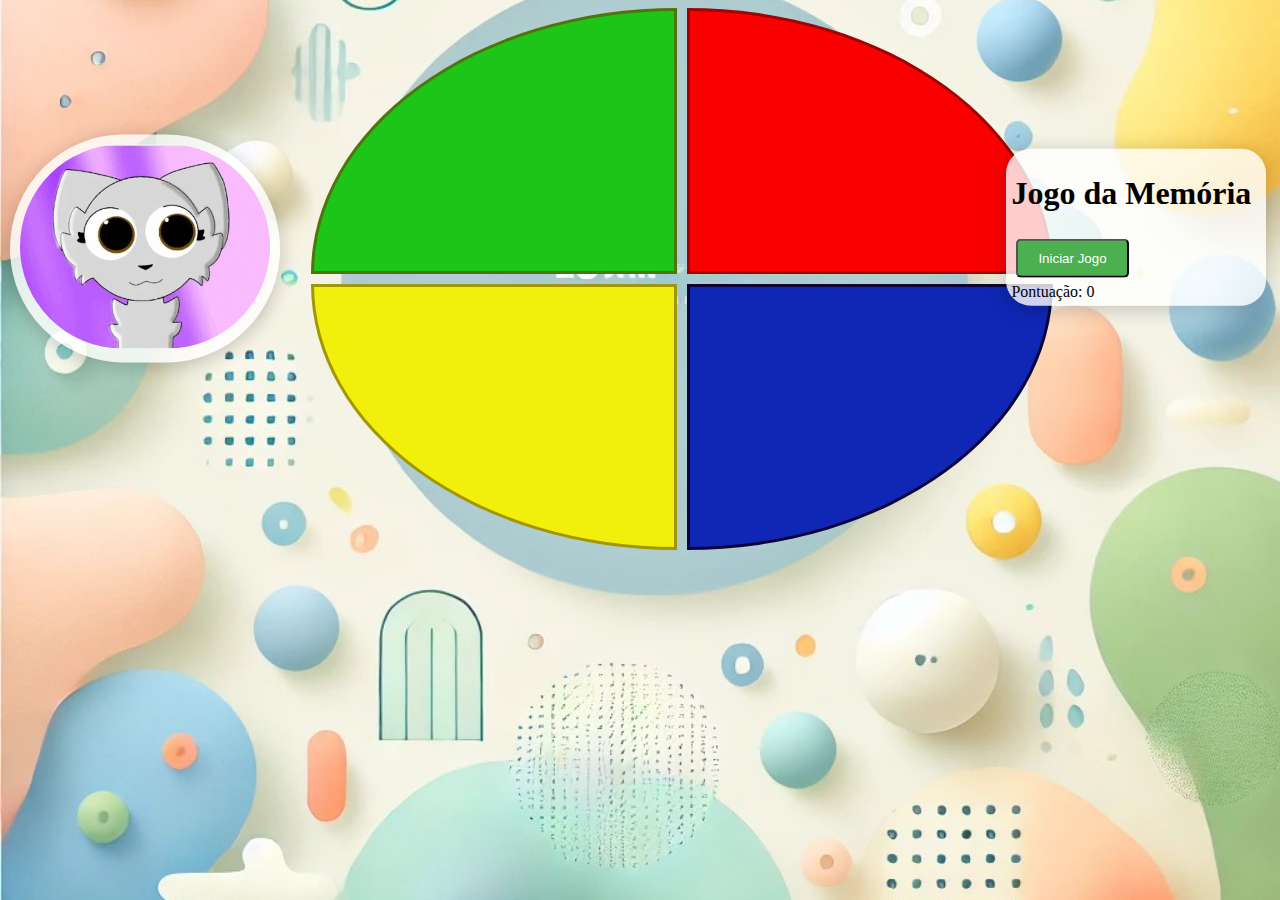
==== jogo_da_memoria.html @ 4f0d087e "alterado" ====
<!DOCTYPE html>
<html lang="pt-br">
<head>
    <meta charset="UTF-8">
    <meta name="viewport" content="width=device-width, initial-scale=1.0">
    <title>Jogo da Memória</title>
    <link rel="stylesheet" href="styles_memoria.css">
    <script>
         let sequence = [];
        let playerSequence = [];
        let score = 0;
        let buttons = document.querySelectorAll('.container > div');

        function startGame() {
            sequence = [];
            playerSequence = [];
            score = 0;
            updateScore();
            document.getElementById('message').textContent = '';
            nextRound();
        }

        function nextRound() {
            playerSequence = [];
            sequence.push(Math.floor(Math.random() * 4) + 1);
            displaySequence();
        }

        function displaySequence() {
            let delay = 500;
            sequence.forEach((num, index) => {
                setTimeout(() => {
                    playButton(num);
                }, delay * (index + 1));
            });
            setTimeout(() => {
                enablePlayerInput();
            }, delay * sequence.length + 500);
        }

        function playButton(num) {
            const button = document.querySelector(`.container${num}`);
            button.classList.add('highlight');
            setTimeout(() => button.classList.remove('highlight'), 400);
        }

        function enablePlayerInput() {
            buttons.forEach(button => button.addEventListener('click', handlePlayerClick));
            document.addEventListener('keydown', handlePlayerKeydown);
        }

        function disablePlayerInput() {
            buttons.forEach(button => button.removeEventListener('click', handlePlayerClick));
            document.removeEventListener('keydown', handlePlayerKeydown);
        }

        function handlePlayerClick(event) {
            const clickedButton = parseInt(event.target.parentNode.id.replace('button', ''));
            processPlayerInput(clickedButton);
        }

        function handlePlayerKeydown(event) {
            const key = event.key;
            if (key >= '1' && key <= '4') {
                processPlayerInput(parseInt(key));
            }
        }

        function processPlayerInput(buttonNumber) {
            playerSequence.push(buttonNumber);
            playButton(buttonNumber);

            if (!checkPlayerSequence()) {
                document.getElementById('message').textContent = 'Você errou! Tente novamente.';
                disablePlayerInput();
                return;
            }

            if (playerSequence.length === sequence.length) {
                score++;
                updateScore();
                disablePlayerInput();
                setTimeout(nextRound, 1000);
            }
        }

        function checkPlayerSequence() {
            return playerSequence.every((num, index) => num === sequence[index]);
        }

        function updateScore() {
            document.getElementById('score').textContent = `Pontuação: ${score}`;
        }

        // Temporizador para inatividade (10 segundos de inatividade)
        let inatividadeTemporizador;

        function reiniciarTemporizador() {
            clearTimeout(inatividadeTemporizador);
            inatividadeTemporizador = setTimeout(function() {
                window.location.href = 'pagina1.html';
            }, 10000); // 10 segundos
        }

        // Reiniciar o temporizador ao detectar interação
        window.onload = reiniciarTemporizador;
        document.onmousemove = reiniciarTemporizador;
        document.onkeydown = reiniciarTemporizador;
        document.onclick = reiniciarTemporizador;
        document.onscroll = reiniciarTemporizador;
    </script>
</head>
<body>

    <div class="container_placar">
        <h1>Jogo da Memória</h1>
        <button onclick="startGame()" class="button">Iniciar Jogo</button>
        <div id="score">Pontuação: 0</div>
        <div id="message"></div>
        
    </div>
    
  
  
  <div class="container">
    
    <div class="container1" onclick="executeAnimation('.container1', 'pagina1.html')">
           
    </div>

    <div class="container2" onclick="executeAnimation('.container2', 'pagina2.html')">
            
    </div>

    <div class="container3" onclick="executeAnimation('.container3', 'pagina3.html')">
            
    </div>

    <div class="container4" onclick="executeAnimation('.container4', 'pagina4.html')">

    </div>

    <div class="container0">
        <img src="img/gatinhogif.gif" alt="Descrição da imagem">
        
        
    </div>
    
</body>

</html>
---- styles_memoria.css ----
body{

    background-image: url("img/fundo.jpg"); /* Caminho para a imagem de fundo */
    background-size: cover; /* Ajusta a imagem para cobrir toda a área */
    background-repeat: no-repeat; /* Impede que a imagem se repita */
    background-position: center; /* Centraliza a imagem */
}

.container {
    display: grid;
    grid-template-columns: repeat(2, 1fr); /* 2 colunas com larguras iguais */
    gap: 10px; /* Espaço entre os itens */
    max-width: 10px; /* Largura máxima do contêiner */
    margin-left:24%; /* Ajuste da margem esquerda */
    
}

.container1 {
    width: 200px; /* Largura fixa do container */
    height: 100px; /* Altura fixa do container */
    text-align: center;
    padding: 80px;
    border: 3px solid #4f740c;
    background-color: #1dc518;
    border-radius: 100% 0 0 0; /* Formato de quarto de círculo */
    display: flex; /* Usando Flexbox */
    flex-direction: column; /* Alinha itens na coluna */
    justify-content: center; /* Centraliza verticalmente */
    align-items: center; /* Centraliza horizontalmente */
}

.container1 img {
    width: 60%; /* Ajusta a largura da imagem para ocupar 100% do container */
    max-width: 500px; /* Largura máxima da imagem */
    height: auto; /* Mantém a proporção da imagem */
    border: 5px solid #ffffff; /* Borda branca ao redor da imagem */
    border-radius: 10%; /* Bordas arredondadas */
    box-shadow: 0 4px 10px rgba(0, 0, 0, 0.3); /* Sombra sutil */
    margin-top: 20px; /* Espaçamento acima da imagem */
}


.container2 {
    width: 200px; /* Largura fixa do container */
    height: 100px; /* Altura fixa do container */
    text-align: center;
    padding: 80px;
    border: 3px solid hsl(0, 95%, 32%);
    background-color: hsl(0, 100%, 49%);
    border-radius: 0 100% 0 0; /* Formato de quarto de círculo */
    display: flex; /* Usando Flexbox */
    flex-direction: column; /* Alinha itens na coluna */
    justify-content: center; /* Centraliza verticalmente */
    align-items: center; /* Centraliza horizontalmente */
}

.container2 img {
    width: 60%; /* Ajusta a largura da imagem para ocupar 100% do container */
    max-width: 500px; /* Largura máxima da imagem */
    height: auto; /* Mantém a proporção da imagem */
    border: 5px solid #ffffff; /* Borda branca ao redor da imagem */
    border-radius: 10%; /* Bordas arredondadas */
    box-shadow: 0 4px 10px rgba(0, 0, 0, 0.3); /* Sombra sutil */
    margin-top: 20px; /* Espaçamento acima da imagem */
}


.container3 {
    width: 200px; /* Largura fixa do container */
    height: 100px; /* Altura fixa do container */
    text-align: center;
    padding: 80px;
    border: 3px solid #a19706;
    background-color: #f3ef0d;
    border-radius: 0 0 0 100%; /* Formato de quarto de círculo */
    display: flex; /* Usando Flexbox */
    flex-direction: column; /* Alinha itens na coluna */
    justify-content: center; /* Centraliza verticalmente */
    align-items: center; /* Centraliza horizontalmente */
}

.container3 img {
    width: 60%; /* Ajusta a largura da imagem para ocupar 100% do container */
    max-width: 500px; /* Largura máxima da imagem */
    height: auto; /* Mantém a proporção da imagem */
    border: 5px solid #ffffff; /* Borda branca ao redor da imagem */
    border-radius: 10%; /* Bordas arredondadas */
    box-shadow: 0 4px 10px rgba(0, 0, 0, 0.3); /* Sombra sutil */
    margin-top: 20px; /* Espaçamento acima da imagem */
}


.container4 {
    width: 200px; /* Largura fixa do container */
    height: 100px; /* Altura fixa do container */
    text-align: center;
    padding: 80px;
    border: 3px solid #0d053a;
    background-color: #0f27b4;
    border-radius: 0 0 100% 0; /* Formato de quarto de círculo */
    display: flex; /* Usando Flexbox */
    flex-direction: column; /* Alinha itens na coluna */
    justify-content: center; /* Centraliza verticalmente */
    align-items: center; /* Centraliza horizontalmente */
}

.container4 img {
    width: 60%; /* Ajusta a largura da imagem para ocupar 100% do container */
    max-width: 500px; /* Largura máxima da imagem */
    height: auto; /* Mantém a proporção da imagem */
    border: 5px solid #ffffff; /* Borda branca ao redor da imagem */
    border-radius: 10%; /* Bordas arredondadas */
    box-shadow: 0 4px 10px rgba(0, 0, 0, 0.3); /* Sombra sutil */
    margin-top: 20px; /* Espaçamento acima da imagem */
}


.container0 {
    position: absolute;
    top: 20%;
    left: 5%;
    transform: translate(-20%, -20%);
    z-index: 10; 
    background-color: rgba(255, 255, 255, 0.8); 
    padding: 10px; 
    border-radius: 150px;
    overflow: hidden; 
    width: 250px; /* Largura fixa */
    max-width: 80%; /* Largura máxima */
    max-height: 400px; /* Limite de altura */
    overflow-y: auto; /* Rolagem vertical */
    box-shadow: 0 4px 20px rgba(0, 0, 0, 0.2); /* Sombra */
}


.container0 img {
    width: 100%;
    object-fit: cover; /* Garante que a imagem preencha o contêiner sem distorção */
    border-radius: 150px; /* Mantém o arredondamento da imagem */
}

.container_placar {
    position: absolute;
    top: 20%;
    right: -3%;
    transform: translate(-20%, -20%);
    z-index: 10; 
    background-color: rgba(255, 255, 255, 0.8); 
    padding: 5px; 
    border-radius: 25px;
    overflow: hidden; 
    width: 250px; /* Largura fixa */
    max-width: 80%; /* Largura máxima */
    max-height: 400px; /* Limite de altura */
    overflow-y: auto; /* Rolagem vertical */
    box-shadow: 0 4px 20px rgba(0, 0, 0, 0.2); /* Sombra */
}




.button {
    display: inline-block;
    padding: 10px 20px;
    margin: 5px;
    text-decoration: none;
    color: white;
    background-color: #4CAF50;
    border-radius: 5px;
}

.highlight {
    animation: highlight-animation 0.5s forwards; /* Duração e execução da animação */
}

@keyframes highlight-animation {
    0% {
        background-color: rgba(255, 255, 0, 0.5); /* Cor de fundo inicial (amarelo claro) */
        transform: scale(1); /* Tamanho inicial */
    }
    50% {
        background-color: rgba(255, 255, 0, 0.8); /* Cor de fundo intermediária */
        transform: scale(1.05); /* Aumenta ligeiramente o tamanho */
    }
    100% {
        background-color: #1dc518; /* Cor de fundo original */
        transform: scale(1); /* Retorna ao tamanho original */
    }
}
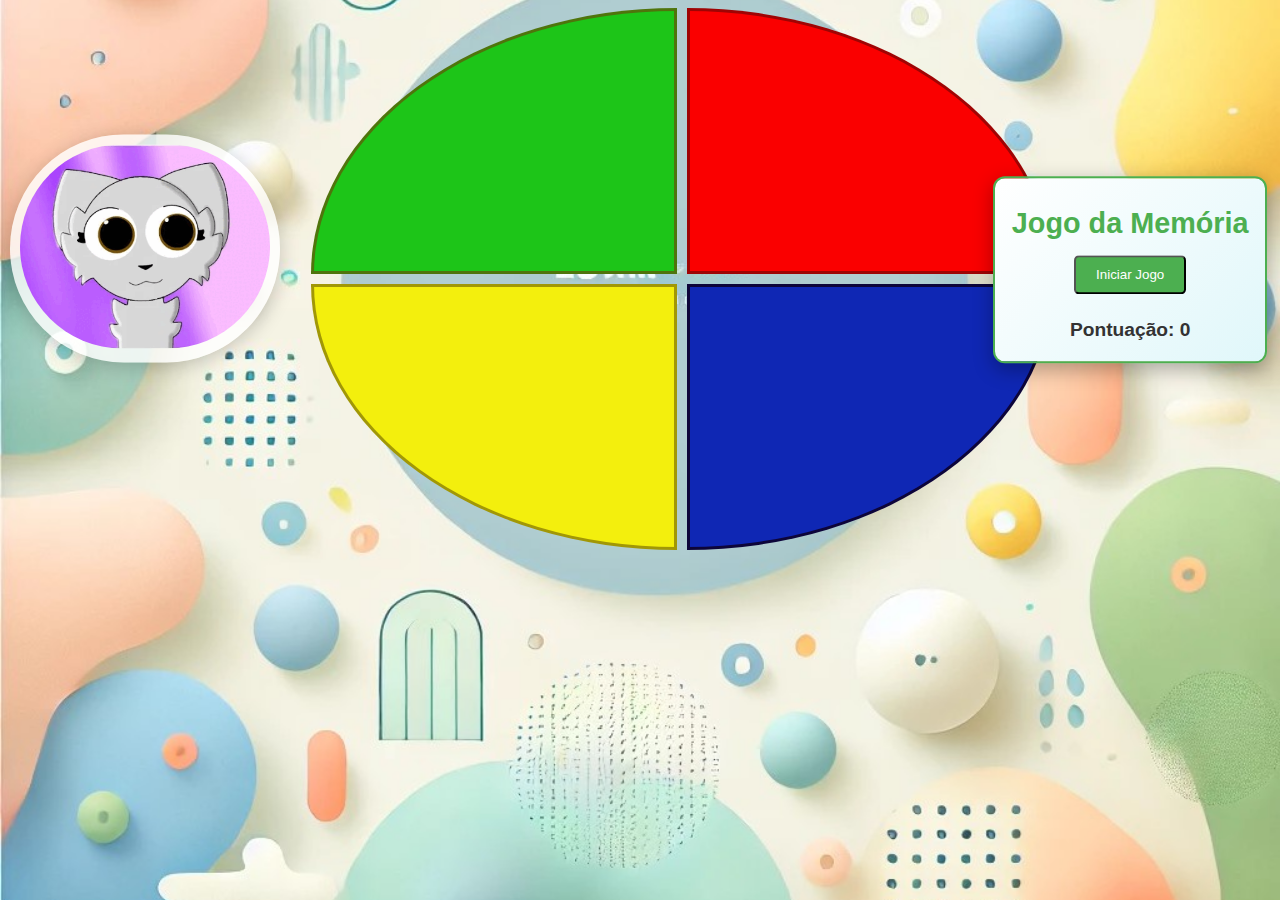
==== commit e6eaa0b2: "Sons e placar" ====
--- a/jogo_da_memoria.html
+++ b/jogo_da_memoria.html
@@ -6,138 +6,167 @@
     <title>Jogo da Memória</title>
     <link rel="stylesheet" href="styles_memoria.css">
     <script>
-         let sequence = [];
-        let playerSequence = [];
-        let score = 0;
-        let buttons = document.querySelectorAll('.container > div');
+       let sequence = [];
+let playerSequence = [];
+let score = 0;
+const sounds = {
+    1: new Audio('sounds/sound1.mp3'),
+    2: new Audio('sounds/sound2.mp3'),
+    3: new Audio('sounds/sound3.mp3'),
+    4: new Audio('sounds/sound4.mp3'),
+    start: new Audio('sounds/start.mp3'),
+    error: new Audio('sounds/error.mp3')
+};
 
-        function startGame() {
-            sequence = [];
-            playerSequence = [];
-            score = 0;
-            updateScore();
-            document.getElementById('message').textContent = '';
-            nextRound();
+let inactivityTimer;
+const INACTIVITY_TIME = 10000; // 10 segundos de inatividade
+
+document.addEventListener('DOMContentLoaded', () => {
+    const buttons = document.querySelectorAll('.container > div');
+    const scoreDisplay = document.getElementById('score');
+    const messageDisplay = document.getElementById('message');
+
+    // Reinicia o timer de inatividade
+    function resetInactivityTimer() {
+        clearTimeout(inactivityTimer);
+        inactivityTimer = setTimeout(() => {
+            window.location.href = 'pagina1.html'; // Redireciona para a página 1 após 10 segundos
+        }, INACTIVITY_TIME);
+    }
+
+    function playSound(num) {
+        if (sounds[num]) {
+            sounds[num].currentTime = 0;
+            sounds[num].play();
+        }
+    }
+
+    function highlightButton(button) {
+        button.classList.add('highlight');
+        setTimeout(() => button.classList.remove('highlight'), 300);
+    }
+
+    function playButton(num) {
+        const button = document.querySelector(`#button${num}`);
+        if (button) {
+            highlightButton(button);
+            playSound(num);
+        }
+    }
+
+    function startGame() {
+        sequence = [];
+        playerSequence = [];
+        score = 0;
+        updateScore();
+        messageDisplay.textContent = 'Memorize a sequência!';
+        playStartAnimation(() => nextRound());
+    }
+
+    function playStartAnimation(callback) {
+        sounds.start.play();
+        let delay = 200;
+        buttons.forEach((button, index) => {
+            setTimeout(() => highlightButton(button), delay * (index + 1));
+        });
+        setTimeout(() => callback(), delay * buttons.length + 500);
+    }
+
+    function nextRound() {
+        playerSequence = [];
+        sequence.push(Math.floor(Math.random() * 4) + 1);
+        messageDisplay.textContent = `Rodada ${sequence.length}`;
+        playSequence();
+    }
+
+    function playSequence() {
+        let delay = 500;
+        sequence.forEach((num, index) => {
+            setTimeout(() => playButton(num), delay * (index + 1));
+        });
+        setTimeout(() => enablePlayerInput(), delay * sequence.length + 500);
+    }
+
+    function enablePlayerInput() {
+        buttons.forEach(button => button.addEventListener('click', handlePlayerClick));
+        document.addEventListener('keydown', handleKeyPress);
+        resetInactivityTimer(); // Inicia o timer ao permitir entrada do jogador
+    }
+
+    function disablePlayerInput() {
+        buttons.forEach(button => button.removeEventListener('click', handlePlayerClick));
+        document.removeEventListener('keydown', handleKeyPress);
+    }
+
+    function handlePlayerClick(event) {
+        const button = event.target;
+        const buttonNum = parseInt(button.id.replace('button', ''));
+        if (!isNaN(buttonNum)) {
+            processPlayerInput(buttonNum);
+            resetInactivityTimer(); // Reinicia o timer sempre que o jogador clica
+        }
+    }
+
+    function handleKeyPress(event) {
+        const key = event.key;
+        if (['1', '2', '3', '4'].includes(key)) {
+            const buttonNum = parseInt(key);
+            processPlayerInput(buttonNum);
+            resetInactivityTimer(); // Reinicia o timer sempre que o jogador pressiona uma tecla
+        }
+    }
+
+    function processPlayerInput(num) {
+        playerSequence.push(num);
+        playButton(num);
+
+        if (!checkPlayerSequence()) {
+            playErrorAnimation();
+            messageDisplay.textContent = 'Você errou! Tente novamente.';
+            disablePlayerInput();
+            return;
         }
 
-        function nextRound() {
-            playerSequence = [];
-            sequence.push(Math.floor(Math.random() * 4) + 1);
-            displaySequence();
+        if (playerSequence.length === sequence.length) {
+            score++;
+            updateScore();
+            disablePlayerInput();
+            setTimeout(() => nextRound(), 1000);
         }
+    }
 
-        function displaySequence() {
-            let delay = 500;
-            sequence.forEach((num, index) => {
-                setTimeout(() => {
-                    playButton(num);
-                }, delay * (index + 1));
-            });
-            setTimeout(() => {
-                enablePlayerInput();
-            }, delay * sequence.length + 500);
-        }
+    function checkPlayerSequence() {
+        return playerSequence.every((num, index) => num === sequence[index]);
+    }
 
-        function playButton(num) {
-            const button = document.querySelector(`.container${num}`);
-            button.classList.add('highlight');
-            setTimeout(() => button.classList.remove('highlight'), 400);
-        }
+    function playErrorAnimation() {
+        sounds.error.play();
+        buttons.forEach(button => button.classList.add('highlight'));
+        setTimeout(() => buttons.forEach(button => button.classList.remove('highlight')), 500);
+    }
 
-        function enablePlayerInput() {
-            buttons.forEach(button => button.addEventListener('click', handlePlayerClick));
-            document.addEventListener('keydown', handlePlayerKeydown);
-        }
+    function updateScore() {
+        scoreDisplay.textContent = `Pontuação: ${score}`;
+    }
 
-        function disablePlayerInput() {
-            buttons.forEach(button => button.removeEventListener('click', handlePlayerClick));
-            document.removeEventListener('keydown', handlePlayerKeydown);
-        }
+    document.getElementById('startButton').addEventListener('click', startGame);
+});
 
-        function handlePlayerClick(event) {
-            const clickedButton = parseInt(event.target.parentNode.id.replace('button', ''));
-            processPlayerInput(clickedButton);
-        }
-
-        function handlePlayerKeydown(event) {
-            const key = event.key;
-            if (key >= '1' && key <= '4') {
-                processPlayerInput(parseInt(key));
-            }
-        }
-
-        function processPlayerInput(buttonNumber) {
-            playerSequence.push(buttonNumber);
-            playButton(buttonNumber);
-
-            if (!checkPlayerSequence()) {
-                document.getElementById('message').textContent = 'Você errou! Tente novamente.';
-                disablePlayerInput();
-                return;
-            }
-
-            if (playerSequence.length === sequence.length) {
-                score++;
-                updateScore();
-                disablePlayerInput();
-                setTimeout(nextRound, 1000);
-            }
-        }
-
-        function checkPlayerSequence() {
-            return playerSequence.every((num, index) => num === sequence[index]);
-        }
-
-        function updateScore() {
-            document.getElementById('score').textContent = `Pontuação: ${score}`;
-        }
-
-        // Temporizador para inatividade (10 segundos de inatividade)
-        let inatividadeTemporizador;
-
-        function reiniciarTemporizador() {
-            clearTimeout(inatividadeTemporizador);
-            inatividadeTemporizador = setTimeout(function() {
-                window.location.href = 'pagina1.html';
-            }, 10000); // 10 segundos
-        }
-
-        // Reiniciar o temporizador ao detectar interação
-        window.onload = reiniciarTemporizador;
-        document.onmousemove = reiniciarTemporizador;
-        document.onkeydown = reiniciarTemporizador;
-        document.onclick = reiniciarTemporizador;
-        document.onscroll = reiniciarTemporizador;
     </script>
 </head>
 <body>
-
     <div class="container_placar">
         <h1>Jogo da Memória</h1>
-        <button onclick="startGame()" class="button">Iniciar Jogo</button>
+        <button id="startButton" class="button">Iniciar Jogo</button>
         <div id="score">Pontuação: 0</div>
         <div id="message"></div>
-        
-    </div>
-    
-  
-  
-  <div class="container">
-    
-    <div class="container1" onclick="executeAnimation('.container1', 'pagina1.html')">
-           
     </div>
 
-    <div class="container2" onclick="executeAnimation('.container2', 'pagina2.html')">
-            
-    </div>
-
-    <div class="container3" onclick="executeAnimation('.container3', 'pagina3.html')">
-            
-    </div>
-
-    <div class="container4" onclick="executeAnimation('.container4', 'pagina4.html')">
-
+    <div class="container">
+        <div class="container1" id="button1"></div>
+        <div class="container2" id="button2"></div>
+        <div class="container3" id="button3"></div>
+        <div class="container4" id="button4"></div>
     </div>
 
     <div class="container0">
@@ -145,7 +174,5 @@
         
         
     </div>
-    
 </body>
-
 </html>
--- a/styles_memoria.css
+++ b/styles_memoria.css
@@ -141,19 +141,47 @@
 
 .container_placar {
     position: absolute;
-    top: 20%;
-    right: -3%;
-    transform: translate(-20%, -20%);
+    top: 30%; /* Alinha na mesma altura do container0 */
+    right: 1%; /* Ajusta para mover mais à direita */
+    transform: translate(0, -50%); /* Mantém a centralização vertical */
     z-index: 10; 
-    background-color: rgba(255, 255, 255, 0.8); 
-    padding: 5px; 
-    border-radius: 25px;
-    overflow: hidden; 
-    width: 250px; /* Largura fixa */
-    max-width: 80%; /* Largura máxima */
-    max-height: 400px; /* Limite de altura */
+    background-color: rgba(255, 255, 255, 0.9); /* Opacidade ligeiramente maior para o fundo */
+    padding: 10px; /* Menos espaçamento interno */
+    border-radius: 12px; /* Bordas mais suaves */
+    box-shadow: 0 6px 20px rgba(0, 0, 0, 0.3); /* Sombra mais sutil e com maior desfoque */
+    width: 250px; /* Largura ajustada para menor tamanho */
+    max-width: 90%; /* Largura máxima para não ultrapassar a tela */
+    max-height: 300px; /* Limite de altura para um tamanho mais compacto */
     overflow-y: auto; /* Rolagem vertical */
-    box-shadow: 0 4px 20px rgba(0, 0, 0, 0.2); /* Sombra */
+    background: linear-gradient(135deg, #ffffff, #e0f7fa); /* Gradiente suave de fundo */
+    font-family: 'Arial', sans-serif; /* Fonte mais legível */
+    color: #333; /* Cor de texto mais contrastante */
+    border: 2px solid #4caf50; /* Borda com cor verde, para destaque */
+    text-align: center; /* Centraliza o conteúdo */
+    transition: transform 0.3s ease, box-shadow 0.3s ease; /* Transições suaves ao interagir */
+}
+
+.container_placar:hover {
+    transform: translate(0, -55%); /* Efeito de subida suave ao passar o mouse */
+    box-shadow: 0 8px 25px rgba(0, 0, 0, 0.4); /* Aumenta a sombra ao passar o mouse */
+}
+
+.container_placar h1 {
+    font-size: 1.8rem; /* Tamanho de fonte maior para o título */
+    color: #4caf50; /* Cor de título em verde */
+    margin-bottom: 10px; /* Espaço abaixo do título */
+}
+
+.container_placar #score {
+    font-size: 1.2rem; /* Aumenta o tamanho da pontuação */
+    font-weight: bold; /* Deixa a pontuação em negrito */
+    margin-top: 20px; /* Espaço acima da pontuação */
+}
+
+.container_placar #message {
+    font-size: 1rem;
+    margin-top: 10px; /* Espaço acima da mensagem */
+    color: #555; /* Cor mais suave para a mensagem */
 }
 
 
@@ -179,7 +207,7 @@
         transform: scale(1); /* Tamanho inicial */
     }
     50% {
-        background-color: rgba(255, 255, 0, 0.8); /* Cor de fundo intermediária */
+        background-color: rgb(255, 217, 0); /* Cor de fundo intermediária */
         transform: scale(1.05); /* Aumenta ligeiramente o tamanho */
     }
     100% {
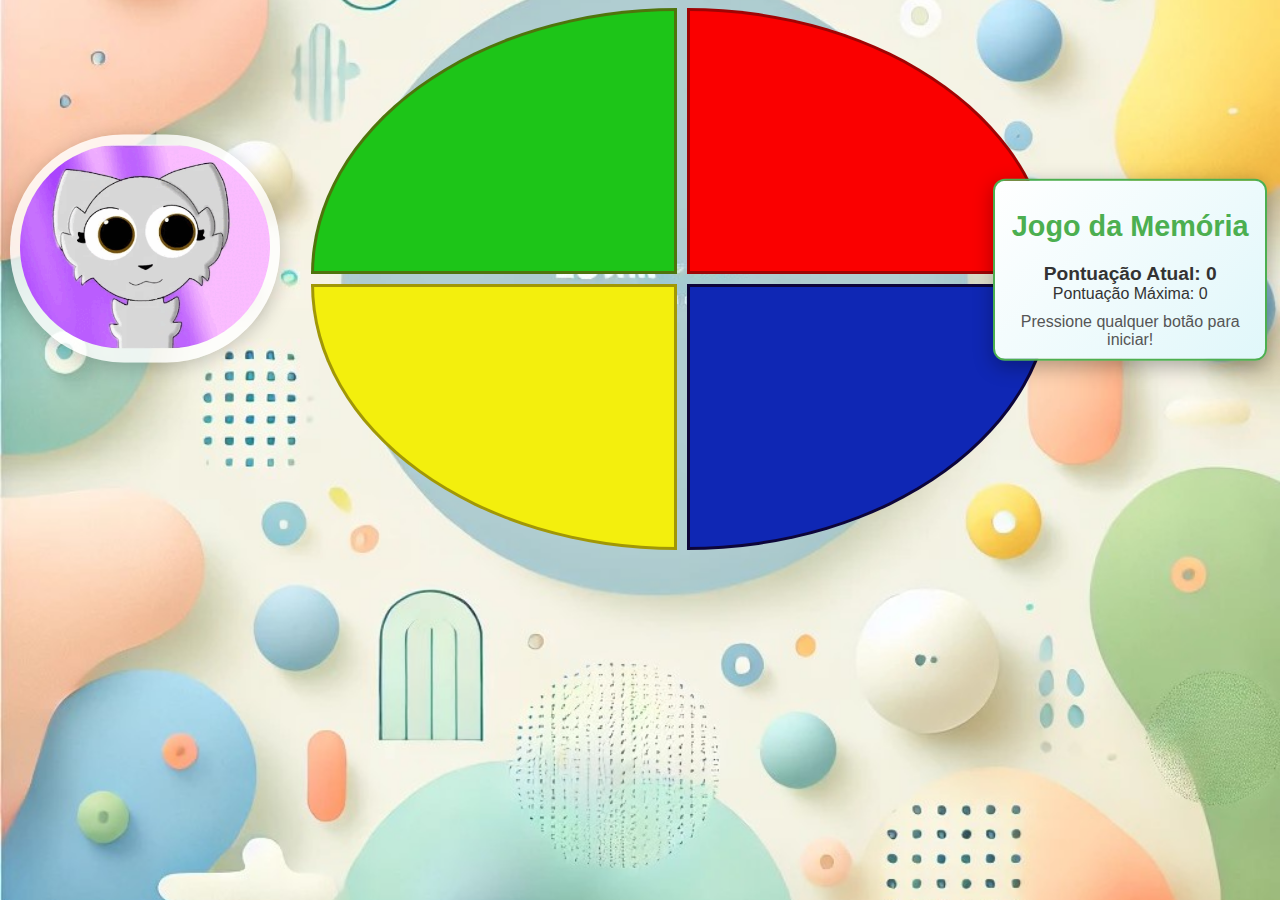
==== commit 7a7ca769: "alterações jogo da memoria" ====
--- a/jogo_da_memoria.html
+++ b/jogo_da_memoria.html
@@ -7,158 +7,202 @@
     <link rel="stylesheet" href="styles_memoria.css">
     <script>
        let sequence = [];
-let playerSequence = [];
-let score = 0;
-const sounds = {
-    1: new Audio('sounds/sound1.mp3'),
-    2: new Audio('sounds/sound2.mp3'),
-    3: new Audio('sounds/sound3.mp3'),
-    4: new Audio('sounds/sound4.mp3'),
-    start: new Audio('sounds/start.mp3'),
-    error: new Audio('sounds/error.mp3')
-};
-
-let inactivityTimer;
-const INACTIVITY_TIME = 10000; // 10 segundos de inatividade
-
-document.addEventListener('DOMContentLoaded', () => {
-    const buttons = document.querySelectorAll('.container > div');
-    const scoreDisplay = document.getElementById('score');
-    const messageDisplay = document.getElementById('message');
-
-    // Reinicia o timer de inatividade
-    function resetInactivityTimer() {
-        clearTimeout(inactivityTimer);
-        inactivityTimer = setTimeout(() => {
-            window.location.href = 'pagina1.html'; // Redireciona para a página 1 após 10 segundos
-        }, INACTIVITY_TIME);
-    }
-
-    function playSound(num) {
-        if (sounds[num]) {
-            sounds[num].currentTime = 0;
-            sounds[num].play();
-        }
-    }
-
-    function highlightButton(button) {
-        button.classList.add('highlight');
-        setTimeout(() => button.classList.remove('highlight'), 300);
-    }
-
-    function playButton(num) {
-        const button = document.querySelector(`#button${num}`);
-        if (button) {
-            highlightButton(button);
-            playSound(num);
-        }
-    }
-
-    function startGame() {
-        sequence = [];
-        playerSequence = [];
-        score = 0;
-        updateScore();
-        messageDisplay.textContent = 'Memorize a sequência!';
-        playStartAnimation(() => nextRound());
-    }
-
-    function playStartAnimation(callback) {
-        sounds.start.play();
-        let delay = 200;
-        buttons.forEach((button, index) => {
-            setTimeout(() => highlightButton(button), delay * (index + 1));
-        });
-        setTimeout(() => callback(), delay * buttons.length + 500);
-    }
-
-    function nextRound() {
-        playerSequence = [];
-        sequence.push(Math.floor(Math.random() * 4) + 1);
-        messageDisplay.textContent = `Rodada ${sequence.length}`;
-        playSequence();
-    }
-
-    function playSequence() {
-        let delay = 500;
-        sequence.forEach((num, index) => {
-            setTimeout(() => playButton(num), delay * (index + 1));
-        });
-        setTimeout(() => enablePlayerInput(), delay * sequence.length + 500);
-    }
-
-    function enablePlayerInput() {
-        buttons.forEach(button => button.addEventListener('click', handlePlayerClick));
-        document.addEventListener('keydown', handleKeyPress);
-        resetInactivityTimer(); // Inicia o timer ao permitir entrada do jogador
-    }
-
-    function disablePlayerInput() {
-        buttons.forEach(button => button.removeEventListener('click', handlePlayerClick));
-        document.removeEventListener('keydown', handleKeyPress);
-    }
-
-    function handlePlayerClick(event) {
-        const button = event.target;
-        const buttonNum = parseInt(button.id.replace('button', ''));
-        if (!isNaN(buttonNum)) {
-            processPlayerInput(buttonNum);
-            resetInactivityTimer(); // Reinicia o timer sempre que o jogador clica
-        }
-    }
-
-    function handleKeyPress(event) {
-        const key = event.key;
-        if (['1', '2', '3', '4'].includes(key)) {
-            const buttonNum = parseInt(key);
-            processPlayerInput(buttonNum);
-            resetInactivityTimer(); // Reinicia o timer sempre que o jogador pressiona uma tecla
-        }
-    }
-
-    function processPlayerInput(num) {
-        playerSequence.push(num);
-        playButton(num);
-
-        if (!checkPlayerSequence()) {
-            playErrorAnimation();
-            messageDisplay.textContent = 'Você errou! Tente novamente.';
-            disablePlayerInput();
-            return;
-        }
-
-        if (playerSequence.length === sequence.length) {
-            score++;
-            updateScore();
-            disablePlayerInput();
-            setTimeout(() => nextRound(), 1000);
-        }
-    }
-
-    function checkPlayerSequence() {
-        return playerSequence.every((num, index) => num === sequence[index]);
-    }
-
-    function playErrorAnimation() {
-        sounds.error.play();
-        buttons.forEach(button => button.classList.add('highlight'));
-        setTimeout(() => buttons.forEach(button => button.classList.remove('highlight')), 500);
-    }
-
-    function updateScore() {
-        scoreDisplay.textContent = `Pontuação: ${score}`;
-    }
-
-    document.getElementById('startButton').addEventListener('click', startGame);
-});
-
+       let playerSequence = [];
+       let score = 0;
+       let highScore = 0;
+       const INACTIVITY_TIME = 10000; // 10 segundos
+       let inactivityTimer;
+       const sounds = {
+           1: new Audio('sounds/sound1.mp3'),
+           2: new Audio('sounds/sound2.mp3'),
+           3: new Audio('sounds/sound3.mp3'),
+           4: new Audio('sounds/sound4.mp3'),
+           start: new Audio('sounds/start.mp3'),
+           error: new Audio('sounds/error.mp3')
+       };
+
+       let isGameStarted = false;
+
+       document.addEventListener('DOMContentLoaded', () => {
+           const buttons = document.querySelectorAll('.container > div');
+           const scoreDisplay = document.getElementById('score');
+           const highScoreDisplay = document.getElementById('high-score');
+           const messageDisplay = document.getElementById('message');
+           const imageElement = document.querySelector('.container0 img'); // Referência à imagem do gif
+
+           // Exibe mensagem inicial
+           messageDisplay.textContent = 'Pressione qualquer botão para iniciar!';
+
+           // Configura o timer de inatividade ao carregar a página
+           resetInactivityTimer();
+
+           function initializeGame() {
+               if (!isGameStarted) {
+                   isGameStarted = true;
+                   resetInactivityTimer(); // Reinicia o timer ao iniciar o jogo
+                   startGame();
+               }
+           }
+
+           // Adiciona eventos para interações iniciais
+           buttons.forEach(button => button.addEventListener('click', initializeGame));
+           document.addEventListener('keydown', event => {
+               if (['1', '2', '3', '4'].includes(event.key)) {
+                   initializeGame();
+               }
+           });
+
+           // Configura e reseta o timer de inatividade
+           function resetInactivityTimer() {
+               clearTimeout(inactivityTimer);
+               inactivityTimer = setTimeout(() => {
+                   window.location.href = 'pagina1.html'; // Redireciona após inatividade
+               }, INACTIVITY_TIME);
+           }
+
+           // Reinicia o timer em qualquer interação do usuário
+           document.addEventListener('mousemove', resetInactivityTimer);
+           document.addEventListener('click', resetInactivityTimer);
+           document.addEventListener('keydown', resetInactivityTimer);
+
+           function playSound(num) {
+               if (sounds[num]) {
+                   sounds[num].currentTime = 0;
+                   sounds[num].play();
+               }
+           }
+
+           function highlightButton(button) {
+               button.classList.add('highlight');
+               setTimeout(() => button.classList.remove('highlight'), 300);
+           }
+
+           function playButton(num) {
+               const button = document.querySelector(`#button${num}`);
+               if (button) {
+                   highlightButton(button);
+                   playSound(num);
+               }
+           }
+
+           function startGame() {
+               sequence = [];
+               playerSequence = [];
+               score = 0;
+               updateScore();
+               messageDisplay.textContent = 'Memorize a sequência!';
+               setImage('img/gatinhogif.gif'); // Define a imagem padrão ao iniciar
+               playStartAnimation(() => nextRound());
+           }
+
+           function playStartAnimation(callback) {
+               sounds.start.currentTime = 0;
+               sounds.start.play();
+               let delay = 200;
+               buttons.forEach((button, index) => {
+                   setTimeout(() => highlightButton(button), delay * (index + 1));
+               });
+               setTimeout(() => callback(), delay * buttons.length + 500);
+           }
+
+           function nextRound() {
+               playerSequence = [];
+               sequence.push(Math.floor(Math.random() * 4) + 1);
+               messageDisplay.textContent = `Rodada ${sequence.length}`;
+               setImage('img/gatinhogif.gif'); // Restaura a imagem padrão
+               playSequence();
+           }
+
+           function playSequence() {
+               let delay = 500;
+               sequence.forEach((num, index) => {
+                   setTimeout(() => playButton(num), delay * (index + 1));
+               });
+               setTimeout(() => enablePlayerInput(), delay * sequence.length + 500);
+           }
+
+           function enablePlayerInput() {
+               buttons.forEach(button => button.addEventListener('click', handlePlayerClick));
+               document.addEventListener('keydown', handleKeyPress);
+           }
+
+           function disablePlayerInput() {
+               buttons.forEach(button => button.removeEventListener('click', handlePlayerClick));
+               document.removeEventListener('keydown', handleKeyPress);
+           }
+
+           function handlePlayerClick(event) {
+               const button = event.target;
+               const buttonNum = parseInt(button.id.replace('button', ''));
+               if (!isNaN(buttonNum)) {
+                   processPlayerInput(buttonNum);
+               }
+           }
+
+           function handleKeyPress(event) {
+               const key = event.key;
+               if (['1', '2', '3', '4'].includes(key)) {
+                   const buttonNum = parseInt(key);
+                   processPlayerInput(buttonNum);
+               }
+           }
+
+           function processPlayerInput(num) {
+               playerSequence.push(num);
+               if (!checkPlayerSequence()) {
+                   playErrorAnimation();
+                   messageDisplay.textContent = 'Você errou! Reiniciando jogo...';
+                   setImage('img/erro.jpeg'); // Altera a imagem para erro
+                   disablePlayerInput();
+                   setTimeout(() => startGame(), 3000);
+                   return;
+               }
+
+               playButton(num);
+
+               if (playerSequence.length === sequence.length) {
+                   score++;
+                   updateScore();
+                   setImage('img/acerto.jpeg'); // Altera a imagem para acerto
+                   disablePlayerInput();
+                   setTimeout(() => nextRound(), 1000);
+               }
+           }
+
+           function checkPlayerSequence() {
+               return playerSequence.every((num, index) => num === sequence[index]);
+           }
+
+           function playErrorAnimation() {
+               sounds.error.play();
+               buttons.forEach(button => button.classList.add('highlight'));
+               setTimeout(() => buttons.forEach(button => button.classList.remove('highlight')), 500);
+               updateHighScore();
+           }
+
+           function updateScore() {
+               scoreDisplay.textContent = `Pontuação Atual: ${score}`;
+           }
+
+           function updateHighScore() {
+               if (score > highScore) {
+                   highScore = score;
+               }
+               highScoreDisplay.textContent = `Pontuação Máxima: ${highScore}`;
+           }
+
+           // Função para alterar a imagem dinamicamente
+           function setImage(imagePath) {
+               imageElement.src = imagePath;
+           }
+       });
     </script>
 </head>
 <body>
     <div class="container_placar">
         <h1>Jogo da Memória</h1>
-        <button id="startButton" class="button">Iniciar Jogo</button>
-        <div id="score">Pontuação: 0</div>
+        <div id="score">Pontuação Atual: 0</div>
+        <div id="high-score">Pontuação Máxima: 0</div>
         <div id="message"></div>
     </div>
 
@@ -170,9 +214,7 @@
     </div>
 
     <div class="container0">
-        <img src="img/gatinhogif.gif" alt="Descrição da imagem">
-        
-        
+        <img src="img/gatinhogif.gif" alt="">
     </div>
 </body>
 </html>
